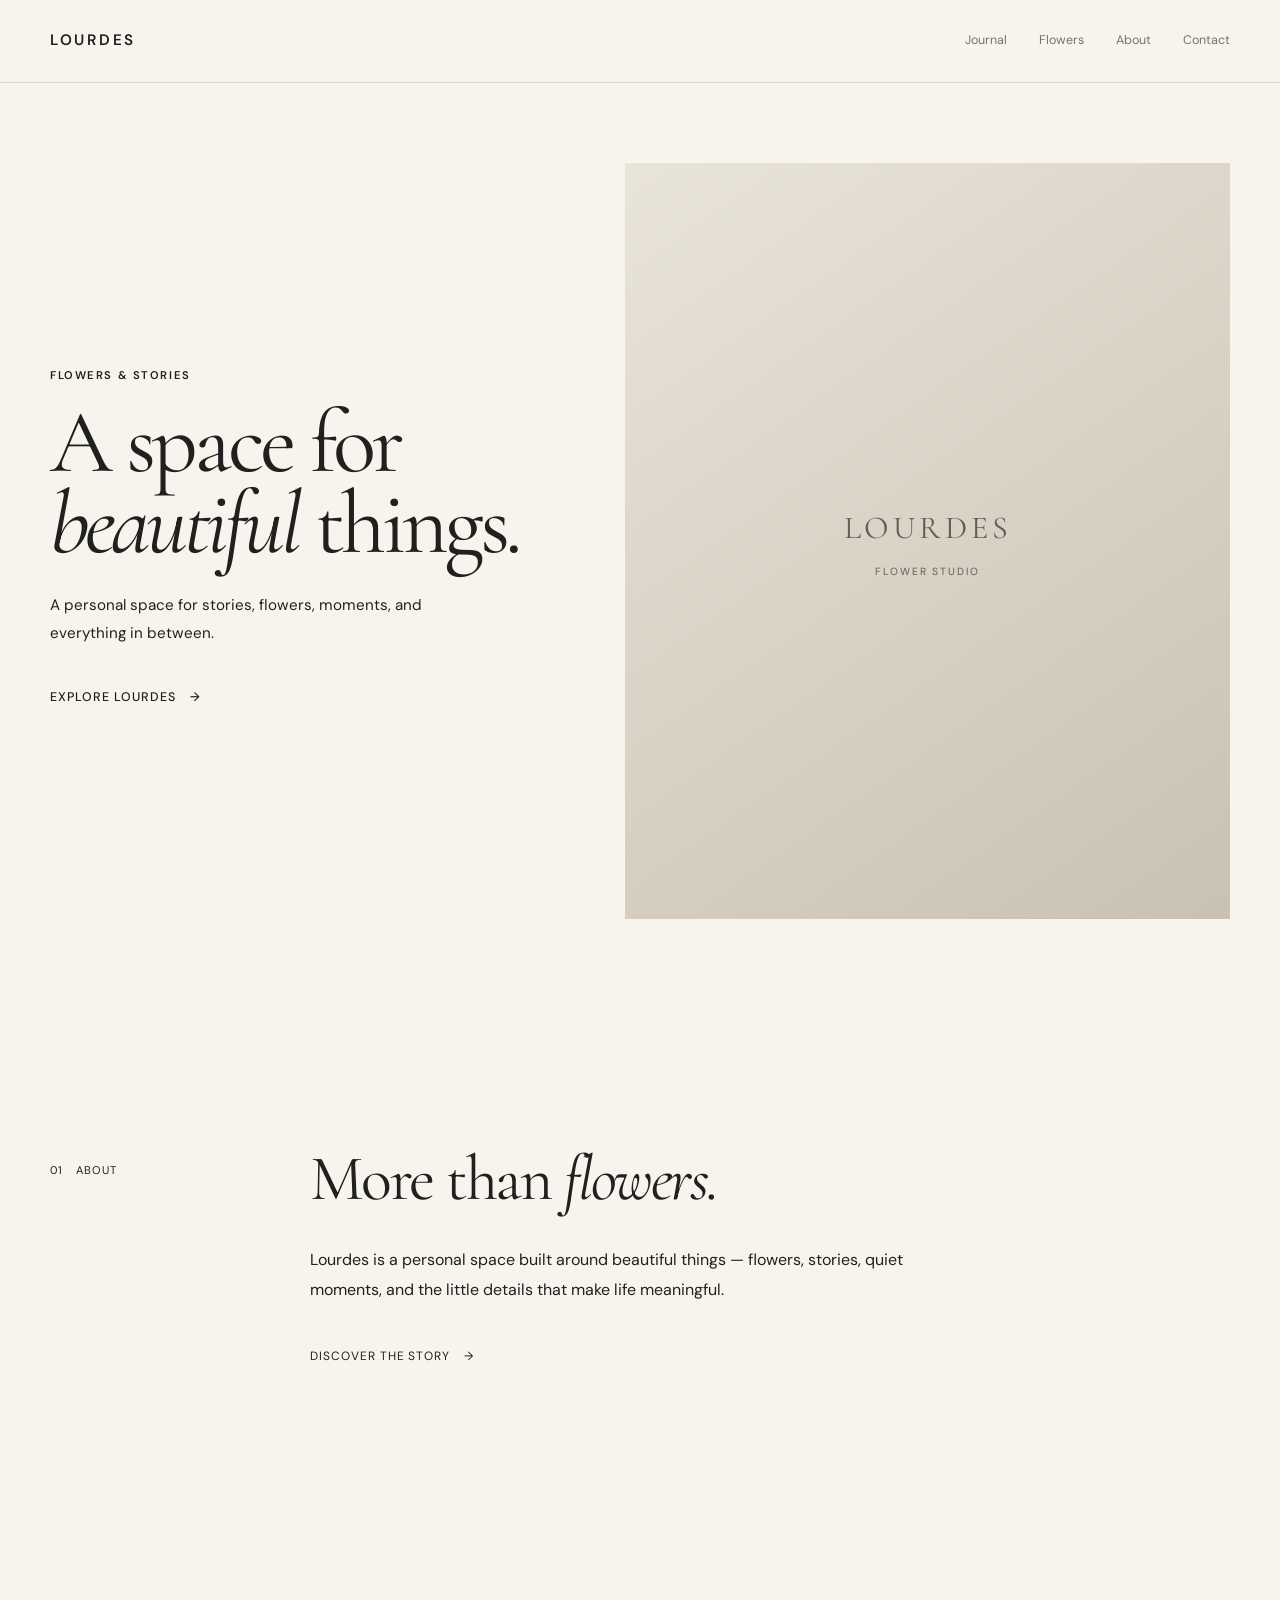
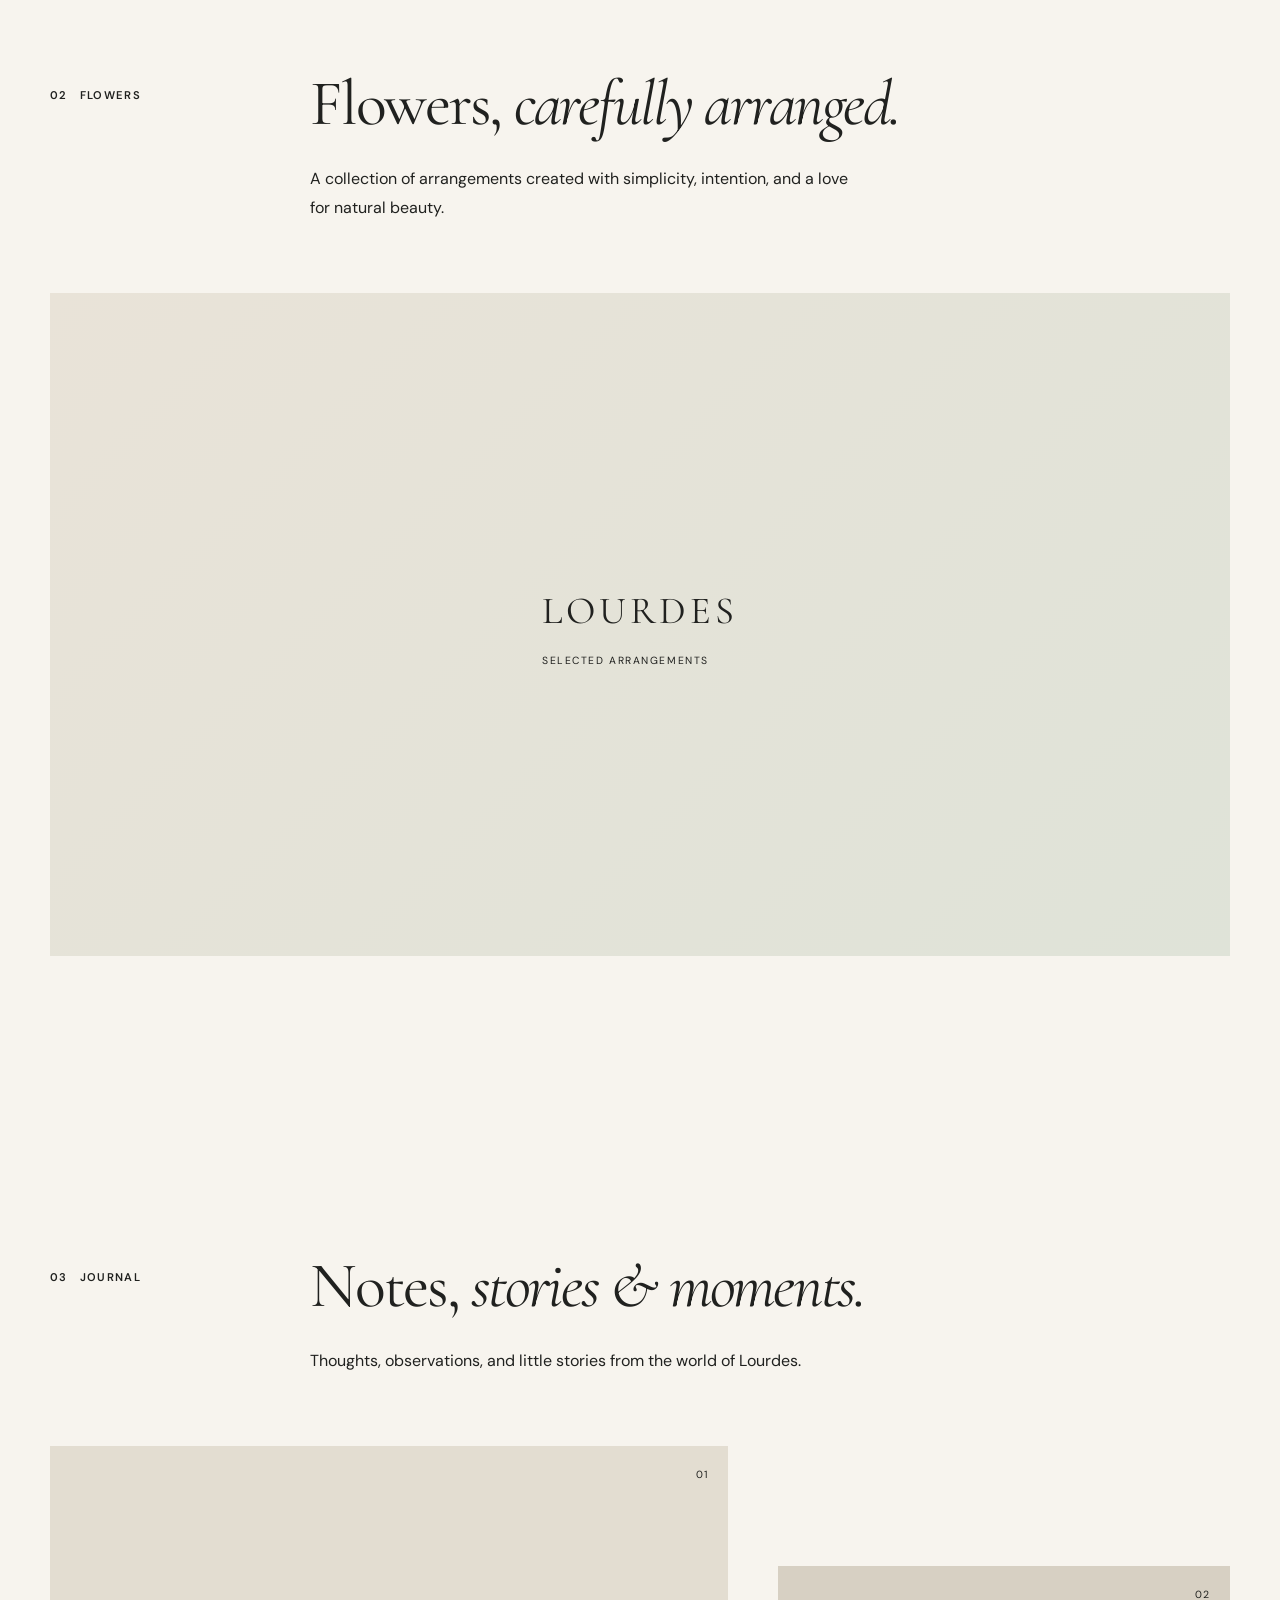
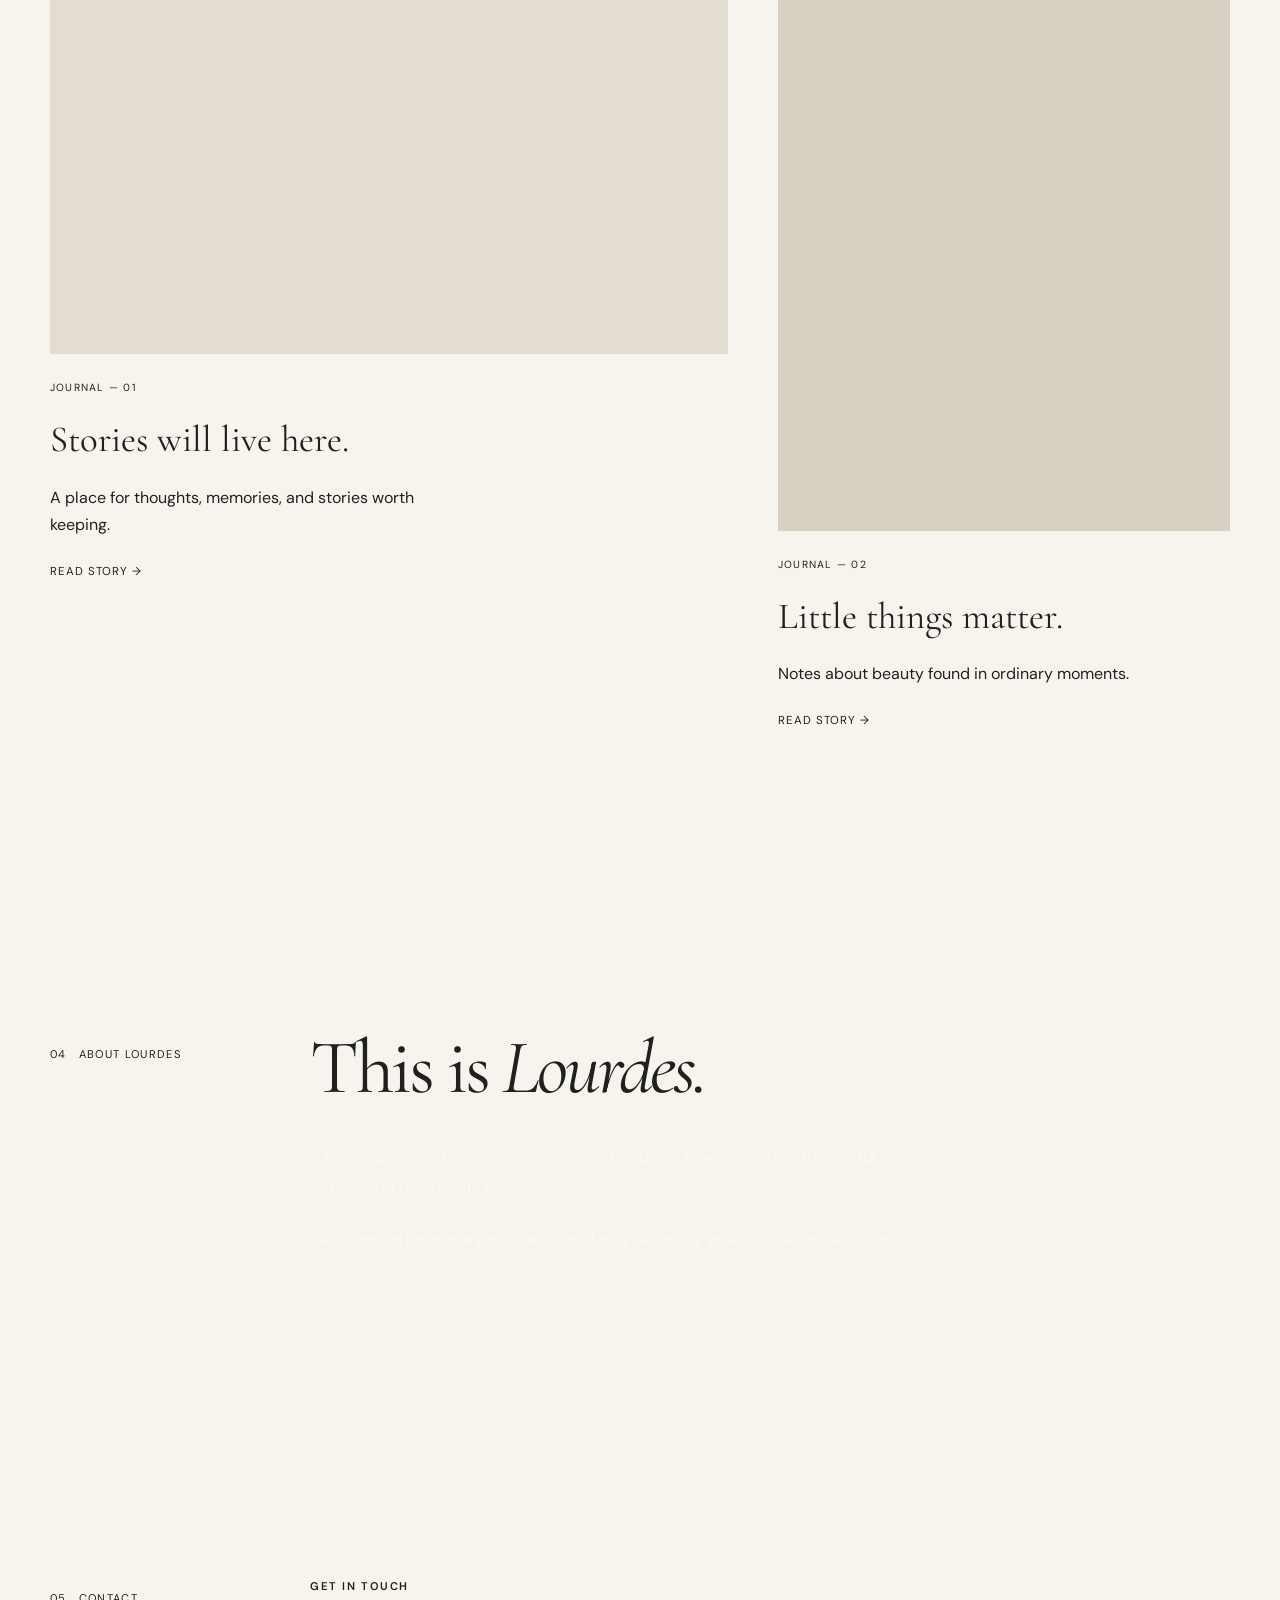
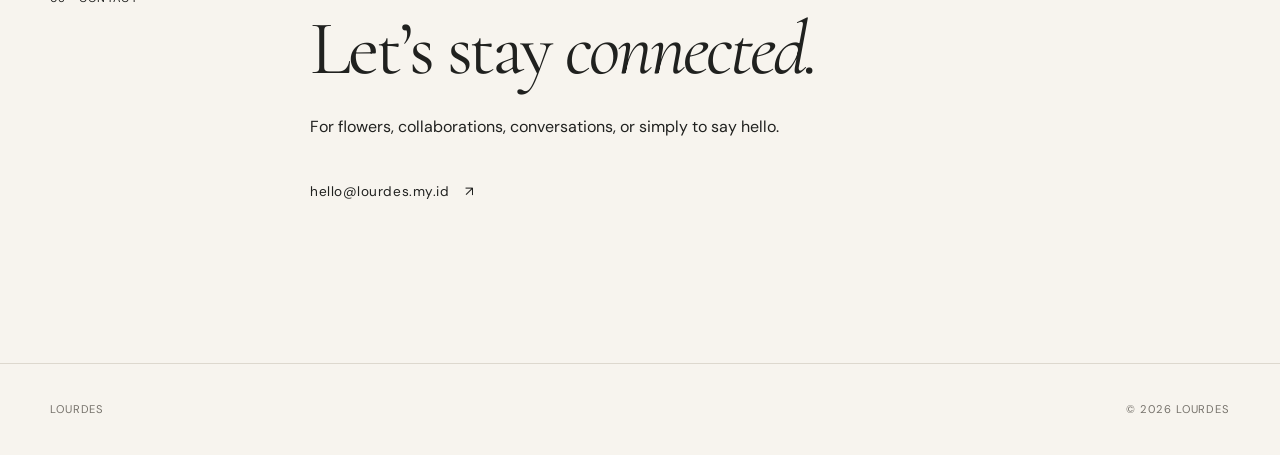
==== index.html @ 6600f7e2 "Initial Lourdes website" ====
<!DOCTYPE html>
<html lang="id">

<head>
    <meta charset="UTF-8">
    <meta name="viewport" content="width=device-width, initial-scale=1.0">

    <title>Lourdes — Flowers & Stories</title>

    <meta
        name="description"
        content="Lourdes — a personal space for flowers, stories, and beautiful moments."
    >

    <!-- Google Fonts -->
    <link rel="preconnect" href="https://fonts.googleapis.com">
    <link rel="preconnect" href="https://fonts.gstatic.com" crossorigin>

    <link
        href="https://fonts.googleapis.com/css2?family=Cormorant+Garamond:wght@400;500;600&family=DM+Sans:wght@400;500;600&display=swap"
        rel="stylesheet"
    >

    <link rel="stylesheet" href="style.css">
</head>


<body>

    <!-- =========================
         HEADER
    ========================== -->

    <header class="site-header">

        <div class="container header-inner">

            <a href="index.html" class="site-logo">
                LOURDES
            </a>

            <nav class="site-nav">

                <a href="#journal">
                    Journal
                </a>

                <a href="#flowers">
                    Flowers
                </a>

                <a href="#about">
                    About
                </a>

                <a href="#contact">
                    Contact
                </a>

            </nav>

        </div>

    </header>


    <main>

        <!-- =========================
             HERO
        ========================== -->

        <section class="hero" id="home">
    <div class="container hero-grid">

        <div class="hero-content">
            <p class="eyebrow">Flowers & Stories</p>

            <h1>
                A space for
                <em>beautiful</em>
                things.
            </h1>

            <p class="hero-description">
                A personal space for stories, flowers, moments,
                and everything in between.
            </p>

            <a href="#flowers" class="hero-link">
                Explore Lourdes
                <span>→</span>
            </a>
        </div>

        <div class="hero-image">
            <div class="hero-image-placeholder">
                <span>LOURDES</span>
                <small>Flower Studio</small>
            </div>
        </div>

    </div>
</section>


        <!-- =========================
             INTRO
        ========================== -->

        <section class="intro" id="about">
    <div class="container intro-grid">

        <div class="intro-label">
            <span>01</span>
            <p>About</p>
        </div>

        <div class="intro-content">
            <h2>
                More than
                <em>flowers.</em>
            </h2>

            <p>
                Lourdes is a personal space built around beautiful
                things — flowers, stories, quiet moments, and the
                little details that make life meaningful.
            </p>

            <a href="#about-lourdes" class="text-link">
                Discover the story
                <span>→</span>
            </a>
        </div>

    </div>
</section>


        <!-- =========================
             FLOWERS
        ========================== -->

        <section class="flowers" id="flowers">
    <div class="container">

        <div class="section-heading">
            <div class="section-label">
                <span>02</span>
                <p>Flowers</p>
            </div>

            <div class="section-title">
                <h2>
                    Flowers,
                    <em>carefully arranged.</em>
                </h2>

                <p>
                    A collection of arrangements created with
                    simplicity, intention, and a love for natural beauty.
                </p>
            </div>
        </div>

        <div class="flower-feature">
            <div class="flower-placeholder">
                <div>
                    <span>LOURDES</span>
                    <small>Selected arrangements</small>
                </div>
            </div>
        </div>

    </div>
</section>


        <!-- =========================
             JOURNAL
        ========================== -->

        <section class="journal" id="journal">
    <div class="container">

        <div class="section-heading">
            <div class="section-label">
                <span>03</span>
                <p>Journal</p>
            </div>

            <div class="section-title">
                <h2>
                    Notes,
                    <em>stories & moments.</em>
                </h2>

                <p>
                    Thoughts, observations, and little stories
                    from the world of Lourdes.
                </p>
            </div>
        </div>

        <div class="journal-grid">

            <article class="journal-card journal-card-large">
                <div class="journal-image">
                    <span>01</span>
                </div>

                <div class="journal-info">
                    <p class="journal-meta">Journal — 01</p>
                    <h3>Stories will live here.</h3>
                    <p>
                        A place for thoughts, memories,
                        and stories worth keeping.
                    </p>
                    <a href="#">Read story →</a>
                </div>
            </article>

            <article class="journal-card journal-card-small">
                <div class="journal-image">
                    <span>02</span>
                </div>

                <div class="journal-info">
                    <p class="journal-meta">Journal — 02</p>
                    <h3>Little things matter.</h3>
                    <p>
                        Notes about beauty found
                        in ordinary moments.
                    </p>
                    <a href="#">Read story →</a>
                </div>
            </article>

        </div>

    </div>
</section>


        <!-- =========================
             ABOUT
        ========================== -->

        <section class="about-lourdes" id="about-lourdes">
    <div class="container about-lourdes-grid">

        <div class="about-label">
            <span>04</span>
            <p>About Lourdes</p>
        </div>

        <div class="about-lourdes-content">
            <h2>
                This is
                <em>Lourdes.</em>
            </h2>

            <p>
                A personal space for someone who finds beauty
                in flowers, stories, thoughtful details, and
                meaningful moments.
            </p>

            <p>
                What begins here as a personal journal may
                someday grow into something more.
            </p>
        </div>

    </div>
</section>


        <!-- =========================
             CONTACT
        ========================== -->

        <section class="contact" id="contact">
    <div class="container contact-grid">

        <div class="contact-label">
            <span>05</span>
            <p>Contact</p>
        </div>

        <div class="contact-content">
            <p class="eyebrow">Get in touch</p>

            <h2>
                Let’s stay
                <em>connected.</em>
            </h2>

            <p>
                For flowers, collaborations, conversations,
                or simply to say hello.
            </p>

            <a href="mailto:hello@lourdes.my.id" class="contact-email">
                hello@lourdes.my.id
                <span>↗</span>
            </a>
        </div>

    </div>
</section>

    </main>


    <!-- =========================
         FOOTER
    ========================== -->

    <footer class="site-footer">

        <div class="container footer-inner">

            <p>
                LOURDES
            </p>

            <p>
                © 2026 Lourdes
            </p>

        </div>

    </footer>


    <script src="site.js"></script>

</body>

</html>
---- style.css ----
/* =========================
   LOURDES
   MODERN FLOWER STUDIO
========================= */


/* =========================
   DESIGN TOKENS
========================= */

:root {
    --color-bg: #f7f4ee;
    --color-surface: #fcfaf6;

    --color-text: #20211f;
    --color-muted: #77736c;

    --color-botanical: #68705d;
    --color-floral: #b88988;

    --color-border: #ddd8ce;

    --font-display: "Cormorant Garamond", serif;
    --font-body: "DM Sans", sans-serif;

    --container-width: 1180px;
}


/* =========================
   RESET
========================= */

* {
    margin: 0;
    padding: 0;
    box-sizing: border-box;
}

html {
    scroll-behavior: smooth;
}

body {
    background: var(--color-bg);
    color: var(--color-text);

    font-family: var(--font-body);
    font-size: 16px;
    line-height: 1.7;

    -webkit-font-smoothing: antialiased;
}

img {
    display: block;
    max-width: 100%;
}

a {
    color: inherit;
    text-decoration: none;
}


/* =========================
   GLOBAL
========================= */

.container {
    width: min(
        var(--container-width),
        calc(100% - 64px)
    );

    margin-inline: auto;
}

.eyebrow,
.section-label,
.journal-category {
    font-size: 0.7rem;
    font-weight: 600;
    letter-spacing: 0.14em;
    text-transform: uppercase;
}

.section-label {
    color: var(--color-muted);
}


/* =========================
   HEADER
========================= */

.site-header {
    position: sticky;
    top: 0;
    z-index: 1000;

    background: rgba(247, 244, 238, 0.88);

    backdrop-filter: blur(16px);
    -webkit-backdrop-filter: blur(16px);

    border-bottom: 1px solid var(--color-border);
}

.header-inner {
    min-height: 82px;

    display: flex;
    align-items: center;
    justify-content: space-between;
}

.site-logo {
    font-size: 0.95rem;
    font-weight: 600;
    letter-spacing: 0.18em;
}

.site-nav {
    display: flex;
    align-items: center;
    gap: 32px;
}

.site-nav a {
    position: relative;

    font-size: 0.78rem;
    color: var(--color-muted);

    transition:
        color 0.3s ease;
}

.site-nav a::after {
    content: "";

    position: absolute;
    left: 0;
    bottom: -5px;

    width: 100%;
    height: 1px;

    background: var(--color-text);

    transform: scaleX(0);
    transform-origin: right;

    transition:
        transform 0.3s ease;
}

.site-nav a:hover {
    color: var(--color-text);
}

.site-nav a:hover::after {
    transform: scaleX(1);
    transform-origin: left;
}


/* =========================
   HERO
========================= */

.hero {
    min-height: calc(100vh - 78px);
    display: flex;
    align-items: center;
    padding: 80px 0;
}

.hero-grid {
    display: grid;
    grid-template-columns: 0.9fr 1.1fr;
    align-items: center;
    gap: 80px;
}

.hero-content {
    max-width: 520px;
}

.hero h1 {
    margin: 18px 0 28px;
    font-family: var(--font-display);
    font-size: clamp(4rem, 7vw, 7rem);
    font-weight: 400;
    line-height: 0.9;
    letter-spacing: -0.045em;
}

.hero h1 em {
    font-style: italic;
}

.hero-description {
    max-width: 390px;
    margin-bottom: 35px;
    color: var(--text-soft);
    font-size: 0.95rem;
    line-height: 1.8;
}

.hero-link {
    display: inline-flex;
    align-items: center;
    gap: 14px;
    color: var(--text);
    font-size: 0.78rem;
    font-weight: 500;
    letter-spacing: 0.08em;
    text-transform: uppercase;
    border-bottom: 1px solid var(--border);
    padding-bottom: 8px;
    transition: gap 0.3s ease;
}

.hero-link:hover {
    gap: 22px;
}

.hero-image {
    width: 100%;
}

.hero-image-placeholder {
    aspect-ratio: 4 / 5;
    display: flex;
    flex-direction: column;
    align-items: center;
    justify-content: center;
    background:
        linear-gradient(
            145deg,
            #e9e4da 0%,
            #d9d2c5 50%,
            #c8c1b4 100%
        );
    color: rgba(32, 33, 31, 0.65);
    text-align: center;
}

.hero-image-placeholder span {
    font-family: var(--font-display);
    font-size: 2rem;
    letter-spacing: 0.12em;
}

.hero-image-placeholder small {
    margin-top: 8px;
    font-size: 0.65rem;
    letter-spacing: 0.18em;
    text-transform: uppercase;
}

.button {
    display: inline-flex;
    align-items: center;

    margin-top: 36px;
    padding: 14px 24px;

    background: var(--color-text);
    color: var(--color-bg);

    font-size: 0.75rem;
    font-weight: 500;
    letter-spacing: 0.08em;
    text-transform: uppercase;

    transition:
        transform 0.3s ease,
        background 0.3s ease;
}

.button:hover {
    background: var(--color-botanical);
    transform: translateY(-2px);
}


/* =========================
   INTRO
========================= */

.intro {
    padding: 150px 0;
}

.intro-grid {
    display: grid;
    grid-template-columns: 180px 1fr;
    gap: 80px;
}

.intro-label {
    display: flex;
    gap: 12px;
    padding-top: 12px;
    color: var(--text-soft);
    font-size: 0.7rem;
    letter-spacing: 0.12em;
    text-transform: uppercase;
}

.intro-label span {
    color: var(--accent-rose);
}

.intro-content {
    max-width: 760px;
}

.intro-content h2 {
    margin: 0 0 35px;
    font-family: var(--font-display);
    font-size: clamp(3rem, 5vw, 5.5rem);
    font-weight: 400;
    line-height: 0.95;
    letter-spacing: -0.035em;
}

.intro-content h2 em {
    font-style: italic;
}

.intro-content > p {
    max-width: 600px;
    margin-bottom: 35px;
    color: var(--text-soft);
    font-size: 1rem;
    line-height: 1.9;
}

.text-link {
    display: inline-flex;
    align-items: center;
    gap: 14px;
    padding-bottom: 8px;
    border-bottom: 1px solid var(--border);
    color: var(--text);
    font-size: 0.75rem;
    letter-spacing: 0.08em;
    text-transform: uppercase;
    transition: gap 0.3s ease;
}

.text-link:hover {
    gap: 22px;
}


/* =========================
   FLOWERS
========================= */

.flowers {
    padding: 150px 0;
}

.section-heading {
    display: grid;
    grid-template-columns: 180px 1fr;
    gap: 80px;
    margin-bottom: 70px;
}

.section-label {
    display: flex;
    gap: 12px;
    padding-top: 12px;
    color: var(--text-soft);
    font-size: 0.7rem;
    letter-spacing: 0.12em;
    text-transform: uppercase;
}

.section-label span {
    color: var(--accent-rose);
}

.section-title {
    max-width: 760px;
}

.section-title h2 {
    margin: 0 0 30px;
    font-family: var(--font-display);
    font-size: clamp(3rem, 5vw, 5.5rem);
    font-weight: 400;
    line-height: 0.95;
    letter-spacing: -0.035em;
}

.section-title h2 em {
    font-style: italic;
}

.section-title p {
    max-width: 540px;
    color: var(--text-soft);
    line-height: 1.8;
}

.flower-feature {
    width: 100%;
}

.flower-placeholder {
    aspect-ratio: 16 / 9;
    display: flex;
    align-items: flex-end;
    padding: 45px;
    background:
        linear-gradient(
            135deg,
            #e5dfd3 0%,
            #d5cec0 50%,
            #c3bbad 100%
        );
}

.flower-placeholder > div {
    display: flex;
    flex-direction: column;
    gap: 8px;
}

.flower-placeholder span {
    font-family: var(--font-display);
    font-size: 2.4rem;
    letter-spacing: 0.1em;
}

.flower-placeholder small {
    font-size: 0.65rem;
    letter-spacing: 0.15em;
    text-transform: uppercase;
}


/* =========================
   FLOWER PLACEHOLDER
========================= */

.flower-placeholder {
    min-height: 620px;

    display: flex;
    align-items: center;
    justify-content: center;

    background:
        linear-gradient(
            135deg,
            #e9e3d8,
            #dfe3d8
        );
}

.placeholder-content {
    text-align: center;
}

.placeholder-content span {
    display: block;

    margin-bottom: 12px;

    font-size: 0.7rem;
    font-weight: 600;
    letter-spacing: 0.18em;
}

.placeholder-content p {
    color: var(--color-muted);
    font-family: var(--font-display);
    font-size: 1.5rem;
}


/* =========================
   JOURNAL
========================= */

.journal {
    padding: 150px 0;
}

.journal-grid {
    display: grid;
    grid-template-columns: 1.2fr 0.8fr;
    gap: 50px;
    align-items: start;
}

.journal-card {
    display: flex;
    flex-direction: column;
}

.journal-card-small {
    margin-top: 120px;
}

.journal-image {
    aspect-ratio: 4 / 3;
    display: flex;
    align-items: flex-start;
    justify-content: flex-end;
    padding: 20px;
    background: #e3ddd1;
}

.journal-card-small .journal-image {
    aspect-ratio: 4 / 5;
    background: #d7d0c3;
}

.journal-image span {
    font-size: 0.65rem;
    letter-spacing: 0.12em;
    color: var(--text-soft);
}

.journal-info {
    padding-top: 25px;
}

.journal-meta {
    margin-bottom: 12px;
    color: var(--accent-rose);
    font-size: 0.65rem;
    letter-spacing: 0.12em;
    text-transform: uppercase;
}

.journal-info h3 {
    margin-bottom: 12px;
    font-family: var(--font-display);
    font-size: 2.3rem;
    font-weight: 400;
}

.journal-info > p:not(.journal-meta) {
    max-width: 400px;
    margin-bottom: 18px;
    color: var(--text-soft);
    line-height: 1.7;
}

.journal-info a {
    font-size: 0.72rem;
    letter-spacing: 0.08em;
    text-transform: uppercase;
    border-bottom: 1px solid var(--border);
    padding-bottom: 6px;
}


/* =========================
   ABOUT LOURDES
========================= */

.about-lourdes {
    padding: 150px 0;
    background: var(--accent-olive);
    color: var(--surface);
}

.about-lourdes-grid {
    display: grid;
    grid-template-columns: 180px 1fr;
    gap: 80px;
}

.about-label {
    display: flex;
    gap: 12px;
    padding-top: 12px;
    font-size: 0.7rem;
    letter-spacing: 0.12em;
    text-transform: uppercase;
}

.about-label span {
    color: var(--accent-rose);
}

.about-lourdes-content {
    max-width: 760px;
}

.about-lourdes-content h2 {
    margin: 0 0 40px;
    font-family: var(--font-display);
    font-size: clamp(3.5rem, 6vw, 6rem);
    font-weight: 400;
    line-height: 0.9;
    letter-spacing: -0.04em;
}

.about-lourdes-content h2 em {
    font-style: italic;
}

.about-lourdes-content p {
    max-width: 600px;
    margin-bottom: 22px;
    color: rgba(252, 250, 246, 0.72);
    line-height: 1.9;
}


/* =========================
   CONTACT
========================= */

/* =========================
   CONTACT
========================= */

.contact {
    padding: 150px 0;
}

.contact-grid {
    display: grid;
    grid-template-columns: 180px 1fr;
    gap: 80px;
}

.contact-label {
    display: flex;
    gap: 12px;
    padding-top: 12px;
    color: var(--text-soft);
    font-size: 0.7rem;
    letter-spacing: 0.12em;
    text-transform: uppercase;
}

.contact-label span {
    color: var(--accent-rose);
}

.contact-content {
    max-width: 760px;
}

.contact-content h2 {
    margin: 18px 0 30px;
    font-family: var(--font-display);
    font-size: clamp(3.5rem, 6vw, 6rem);
    font-weight: 400;
    line-height: 0.9;
    letter-spacing: -0.04em;
}

.contact-content h2 em {
    font-style: italic;
}

.contact-content > p:not(.eyebrow) {
    max-width: 500px;
    margin-bottom: 35px;
    color: var(--text-soft);
    line-height: 1.8;
}

.contact-email {
    display: inline-flex;
    align-items: center;
    gap: 16px;
    padding-bottom: 10px;
    border-bottom: 1px solid var(--border);
    font-size: 0.85rem;
    letter-spacing: 0.04em;
}

.contact-email span {
    transition: transform 0.3s ease;
}

.contact-email:hover span {
    transform: translate(4px, -4px);
}


/* =========================
   FOOTER
========================= */

.site-footer {
    padding: 36px 0;

    border-top: 1px solid var(--color-border);
}

.footer-inner {
    display: flex;
    justify-content: space-between;
    align-items: center;

    color: var(--color-muted);

    font-size: 0.7rem;
    letter-spacing: 0.08em;
    text-transform: uppercase;
}


/* =========================
   MOBILE
========================= */

@media (max-width: 800px) {

    .contact {
    padding: 100px 0;
}

.contact-grid {
    grid-template-columns: 1fr;
    gap: 30px;
}

.contact-content h2 {
    font-size: 3.5rem;
}

    .about-lourdes {
    padding: 100px 0;
}

.about-lourdes-grid {
    grid-template-columns: 1fr;
    gap: 30px;
}

    .journal {
    padding: 100px 0;
}

.journal-grid {
    grid-template-columns: 1fr;
    gap: 70px;
}

.journal-card-small {
    margin-top: 0;
}

.journal-card-small .journal-image {
    aspect-ratio: 4 / 3;
}

    .flowers {
    padding: 100px 0;
}

.section-heading {
    grid-template-columns: 1fr;
    gap: 30px;
}

.flower-placeholder {
    aspect-ratio: 4 / 5;
    padding: 30px;
}

    .intro {
    padding: 100px 0;
}

.intro-grid {
    grid-template-columns: 1fr;
    gap: 30px;
}

.intro-content h2 {
    font-size: 3.5rem;
}

    .hero {
    padding: 60px 0;
}

.hero-grid {
    grid-template-columns: 1fr;
    gap: 50px;
}

.hero-content {
    max-width: 100%;
}

.hero-image {
    max-width: 520px;
    margin: 0 auto;
}

    .container {
        width: min(
            100% - 32px,
            var(--container-width)
        );
    }

    .header-inner {
        min-height: 70px;
    }

    .site-nav {
        gap: 16px;
    }

    .site-nav a {
        font-size: 0.68rem;
    }

    .hero {
        min-height: calc(100vh - 70px);
    }

    .hero-inner {
        padding: 90px 0;
    }

    .hero h1 {
        font-size: clamp(4rem, 18vw, 6rem);
    }

    .intro,
    .flowers,
    .journal,
    .about {
        padding: 100px 0;
    }

    .intro-grid,
    .about-grid {
        grid-template-columns: 1fr;
        gap: 40px;
    }

    .flower-placeholder {
        min-height: 420px;
    }

    .journal-grid {
        grid-template-columns: 1fr;
    }

    .journal-card {
        min-height: 320px;
        padding: 32px;
    }

    .contact {
        padding: 110px 0;
    }

    .footer-inner {
        flex-direction: column;
        align-items: flex-start;
        gap: 10px;
    }

}


/* =========================
   SMALL MOBILE
========================= */

@media (max-width: 500px) {

    .site-nav {
        gap: 12px;
    }

    .site-nav a {
        font-size: 0.62rem;
    }

    .hero h1 {
        font-size: 4rem;
    }

    .intro h2,
    .section-heading h2,
    .about h2,
    .contact h2 {
        font-size: 3.2rem;
    }

}
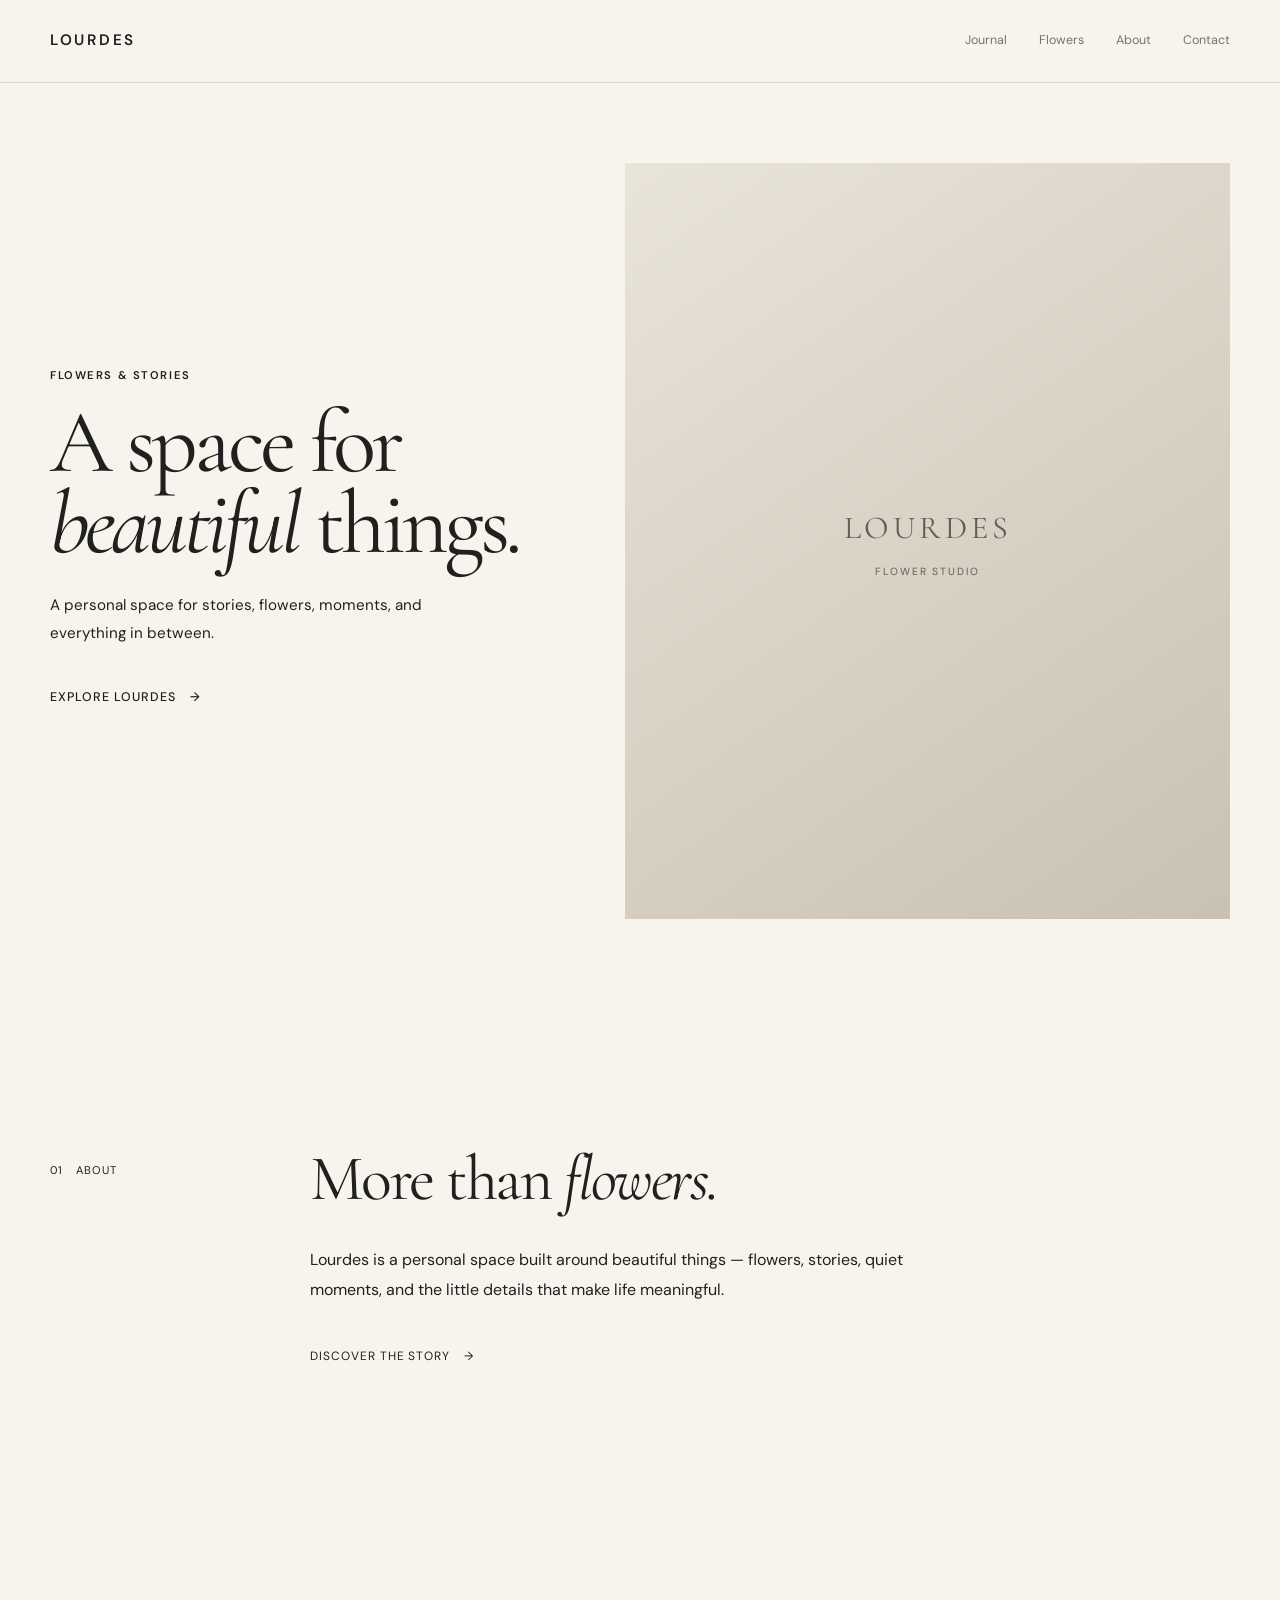
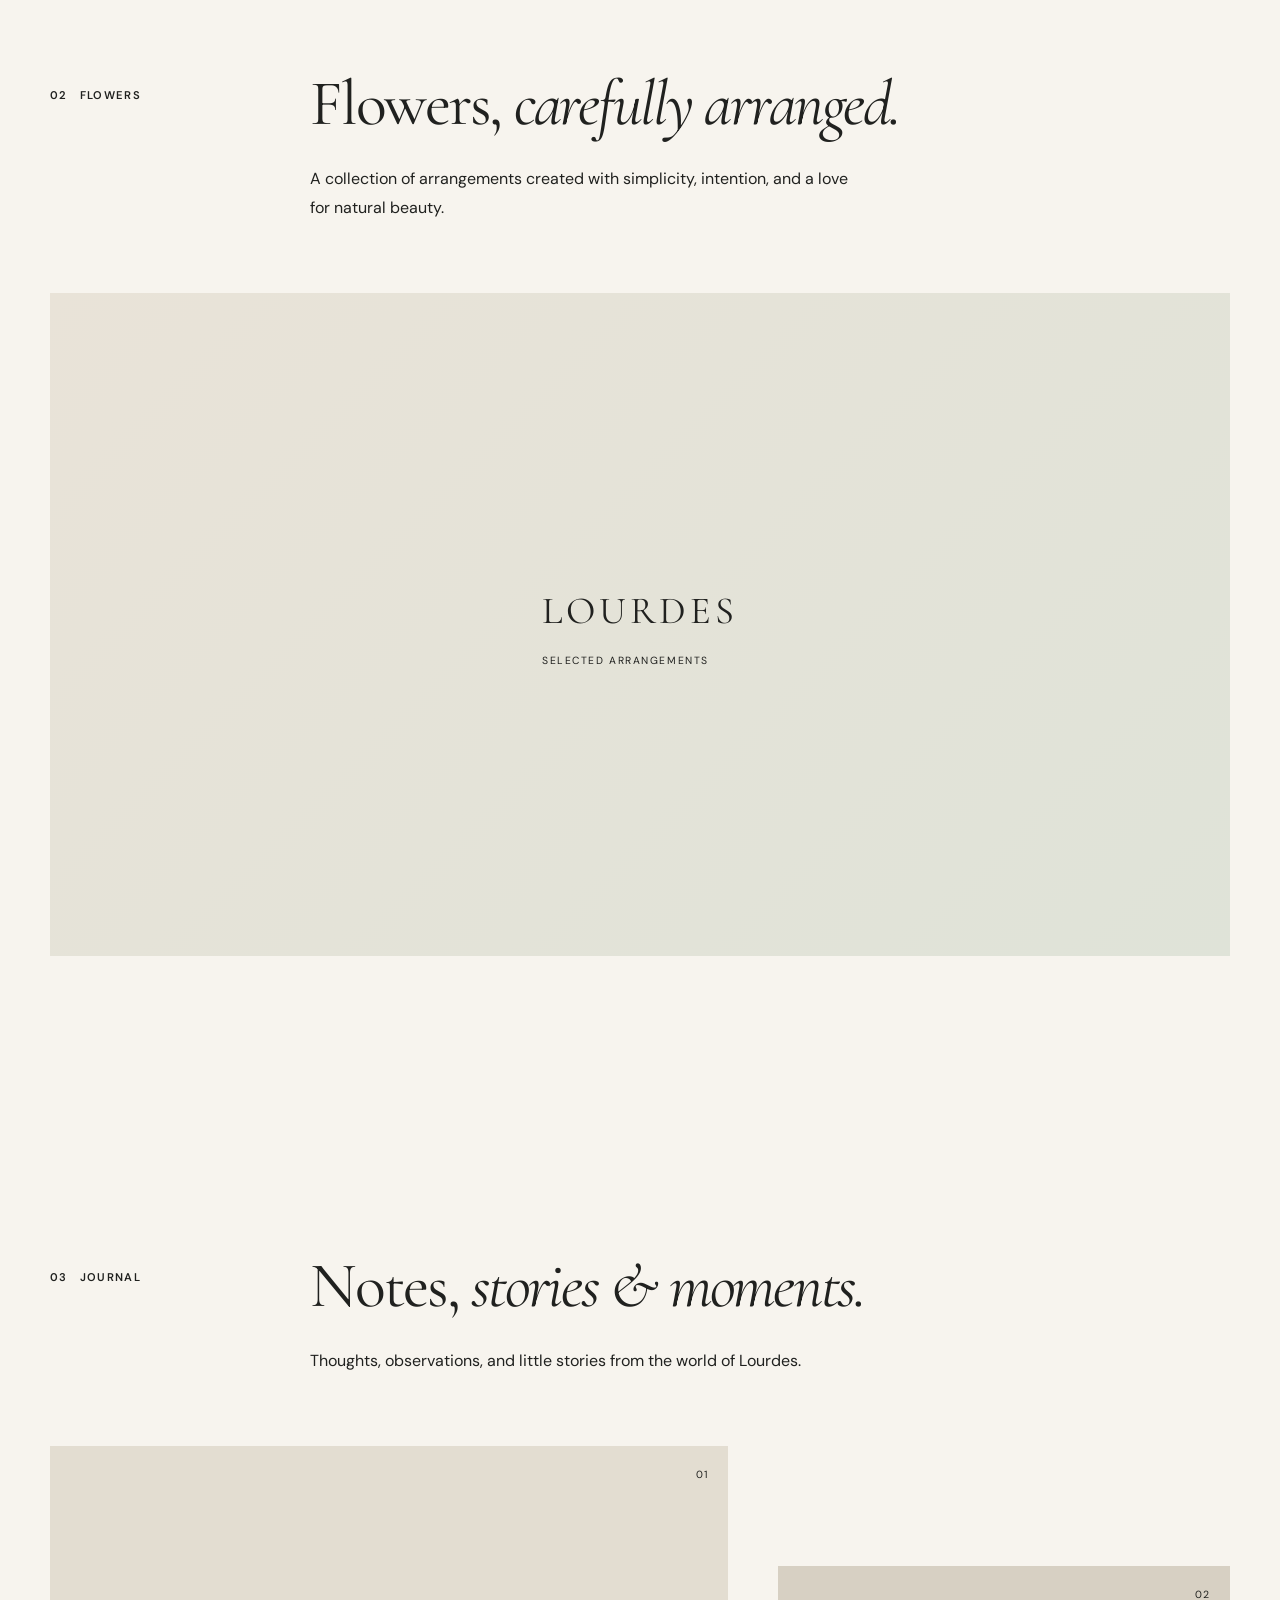
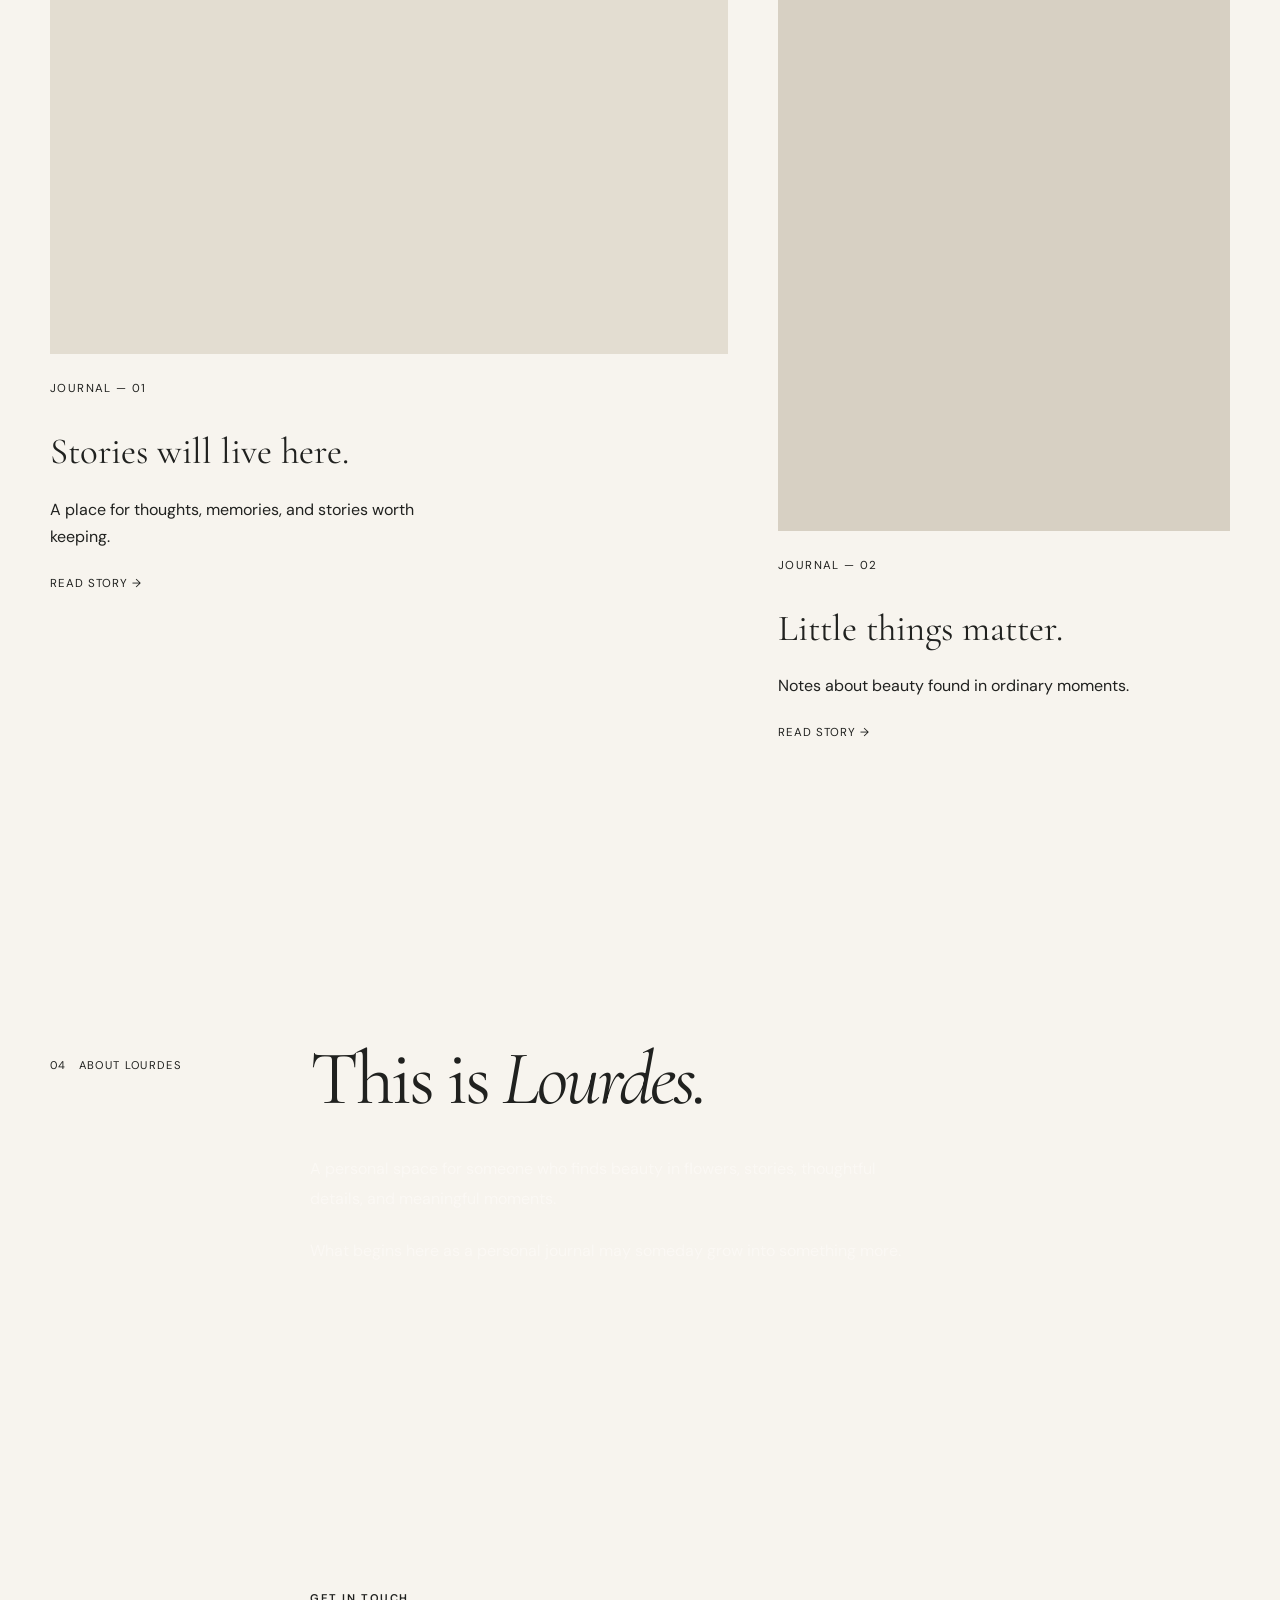
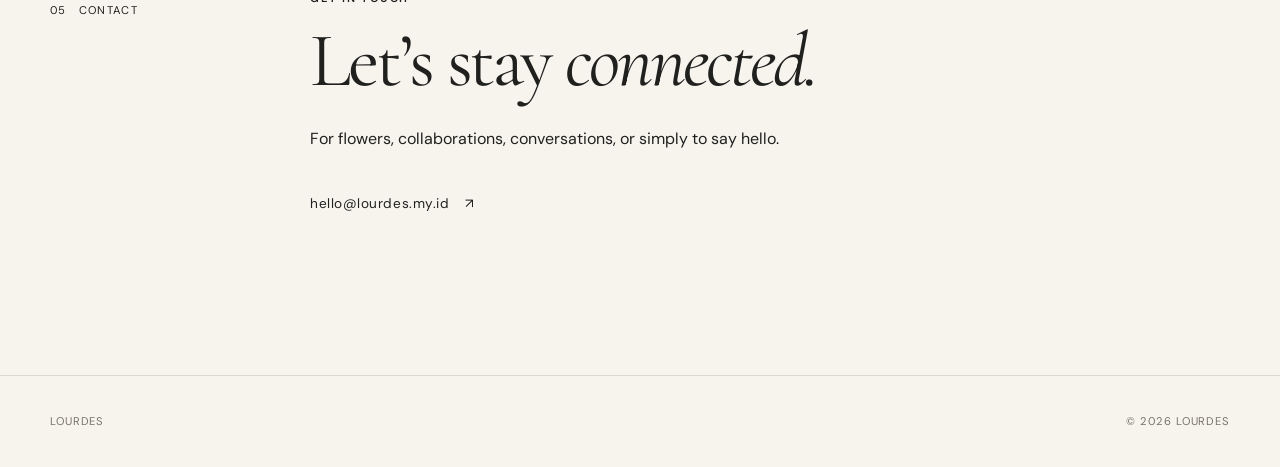
==== commit 9a00e255: "Build Lourdes website pages and SEO" ====
--- a/index.html
+++ b/index.html
@@ -9,7 +9,45 @@
 
     <meta
         name="description"
-        content="Lourdes — a personal space for flowers, stories, and beautiful moments."
+        content="Lourdes is a quiet space for flowers, stories, beautiful details, and meaningful moments."
+    >
+
+    <meta
+        name="robots"
+        content="index, follow"
+    >
+
+    <meta
+        name="theme-color"
+        content="#F7F4EE"
+    >
+
+    <link
+        rel="canonical"
+        href="https://lourdes.my.id/"
+    >
+
+    <!-- Open Graph -->
+    <meta property="og:type" content="website">
+
+    <meta
+        property="og:title"
+        content="Lourdes — Flowers & Stories"
+    >
+
+    <meta
+        property="og:description"
+        content="A quiet space for flowers, stories, beautiful details, and meaningful moments."
+    >
+
+    <meta
+        property="og:url"
+        content="https://lourdes.my.id/"
+    >
+
+    <meta
+        property="og:site_name"
+        content="Lourdes"
     >
 
     <!-- Google Fonts -->
@@ -41,23 +79,23 @@
 
             <nav class="site-nav">
 
-                <a href="#journal">
-                    Journal
-                </a>
-
-                <a href="#flowers">
-                    Flowers
-                </a>
-
-                <a href="#about">
-                    About
-                </a>
-
-                <a href="#contact">
-                    Contact
-                </a>
-
-            </nav>
+    <a href="pages/journal.html">
+        Journal
+    </a>
+
+    <a href="pages/flowers.html">
+        Flowers
+    </a>
+
+    <a href="pages/about.html">
+        About
+    </a>
+
+    <a href="pages/contact.html">
+        Contact
+    </a>
+
+</nav>
 
         </div>
 
--- a/style.css
+++ b/style.css
@@ -903,4 +903,564 @@
         font-size: 3.2rem;
     }
 
+}
+
+/* =========================
+   ABOUT PAGE
+========================= */
+
+.page-hero {
+    padding: 150px 0 110px;
+    border-bottom: 1px solid var(--border);
+}
+
+.page-hero .eyebrow {
+    margin-bottom: 24px;
+}
+
+.page-hero h1 {
+    max-width: 760px;
+    margin: 0 0 28px;
+    font-family: "Cormorant Garamond", serif;
+    font-size: clamp(3.5rem, 7vw, 6.5rem);
+    font-weight: 400;
+    line-height: 0.95;
+    letter-spacing: -0.03em;
+}
+
+.page-hero h1 em {
+    font-style: italic;
+}
+
+.page-hero-description {
+    max-width: 560px;
+    margin: 0;
+    color: var(--text-muted);
+    font-size: 1rem;
+    line-height: 1.8;
+}
+
+
+/* ABOUT STORY */
+
+.about-story {
+    padding: 120px 0;
+}
+
+.about-story-grid {
+    display: grid;
+    grid-template-columns: 180px 1fr;
+    gap: 80px;
+}
+
+.about-story-content {
+    max-width: 720px;
+}
+
+.about-story-content h2,
+.about-philosophy h2,
+.about-future-content h2,
+.about-closing h2 {
+    margin: 0 0 40px;
+    font-family: "Cormorant Garamond", serif;
+    font-size: clamp(2.8rem, 5vw, 5rem);
+    font-weight: 400;
+    line-height: 1;
+    letter-spacing: -0.025em;
+}
+
+.about-story-content h2 em,
+.about-philosophy h2 em,
+.about-future-content h2 em,
+.about-closing h2 em {
+    font-style: italic;
+}
+
+.about-story-content p,
+.about-future-content p {
+    max-width: 650px;
+    margin: 0 0 22px;
+    color: var(--text-muted);
+    font-size: 1rem;
+    line-height: 1.9;
+}
+
+
+/* PHILOSOPHY */
+
+.about-philosophy {
+    padding: 140px 0;
+    background: var(--surface);
+}
+
+.about-philosophy .eyebrow {
+    margin-bottom: 28px;
+}
+
+.about-philosophy h2 {
+    max-width: 850px;
+}
+
+.about-philosophy > .container > p:not(.eyebrow) {
+    max-width: 650px;
+    margin: 0 0 22px;
+    color: var(--text-muted);
+    line-height: 1.9;
+}
+
+
+/* FUTURE */
+
+.about-future {
+    padding: 120px 0;
+}
+
+.about-future-grid {
+    display: grid;
+    grid-template-columns: 180px 1fr;
+    gap: 80px;
+}
+
+.about-future-content {
+    max-width: 720px;
+}
+
+
+/* CLOSING */
+
+.about-closing {
+    padding: 150px 0;
+    border-top: 1px solid var(--border);
+    text-align: center;
+}
+
+.about-closing h2 {
+    max-width: 800px;
+    margin: 0 auto 40px;
+}
+
+.about-closing .text-link {
+    display: inline-flex;
+}
+
+
+/* ABOUT MOBILE */
+
+@media (max-width: 800px) {
+
+    .page-hero {
+        padding: 110px 0 80px;
+    }
+
+    .page-hero h1 {
+        font-size: clamp(3rem, 15vw, 5rem);
+    }
+
+    .about-story,
+    .about-future {
+        padding: 90px 0;
+    }
+
+    .about-story-grid,
+    .about-future-grid {
+        grid-template-columns: 1fr;
+        gap: 45px;
+    }
+
+    .about-story-content h2,
+    .about-philosophy h2,
+    .about-future-content h2,
+    .about-closing h2 {
+        font-size: clamp(2.8rem, 13vw, 4rem);
+    }
+
+    .about-philosophy {
+        padding: 100px 0;
+    }
+
+    .about-closing {
+        padding: 110px 0;
+    }
+
+}
+
+/* =========================
+   FLOWERS PAGE
+========================= */
+
+.flowers-hero {
+    padding-bottom: 120px;
+}
+
+
+/* INTRO */
+
+.flowers-intro {
+    padding: 120px 0;
+    border-bottom: 1px solid var(--border);
+}
+
+.flowers-intro-grid {
+    display: grid;
+    grid-template-columns: 180px 1fr;
+    gap: 80px;
+}
+
+.flowers-intro-content {
+    max-width: 720px;
+}
+
+.flowers-intro-content h2,
+.flower-feature-info h2,
+.flowers-closing h2 {
+    margin: 0 0 40px;
+    font-family: "Cormorant Garamond", serif;
+    font-size: clamp(2.8rem, 5vw, 5rem);
+    font-weight: 400;
+    line-height: 1;
+    letter-spacing: -0.025em;
+}
+
+.flowers-intro-content h2 em,
+.flower-feature-info h2 em,
+.flowers-closing h2 em {
+    font-style: italic;
+}
+
+.flowers-intro-content p {
+    max-width: 650px;
+    margin: 0 0 22px;
+    color: var(--text-muted);
+    line-height: 1.9;
+}
+
+
+/* FEATURE */
+
+.flower-feature-page {
+    padding: 120px 0;
+}
+
+.flower-feature-image {
+    width: 100%;
+    margin-bottom: 55px;
+}
+
+.flower-feature-image .flower-placeholder {
+    min-height: 620px;
+}
+
+.flower-feature-info {
+    max-width: 680px;
+    margin-left: auto;
+}
+
+.flower-feature-info .eyebrow {
+    margin-bottom: 25px;
+}
+
+.flower-feature-info p:last-child {
+    max-width: 560px;
+    margin: 0;
+    color: var(--text-muted);
+    line-height: 1.9;
+}
+
+
+/* FLOWER NOTES */
+
+.flower-notes {
+    padding: 120px 0;
+    background: var(--surface);
+}
+
+.flower-notes-grid {
+    display: grid;
+    grid-template-columns: repeat(3, 1fr);
+    gap: 1px;
+    margin-top: 80px;
+    border-top: 1px solid var(--border);
+    border-bottom: 1px solid var(--border);
+}
+
+.flower-note {
+    min-height: 280px;
+    padding: 45px 35px;
+    border-right: 1px solid var(--border);
+}
+
+.flower-note:last-child {
+    border-right: none;
+}
+
+.flower-note-number {
+    margin-bottom: 55px;
+    color: var(--text-muted);
+    font-size: 0.75rem;
+}
+
+.flower-note h3 {
+    margin: 0 0 18px;
+    font-family: "Cormorant Garamond", serif;
+    font-size: 2.2rem;
+    font-weight: 500;
+}
+
+.flower-note p {
+    max-width: 300px;
+    margin: 0;
+    color: var(--text-muted);
+    font-size: 0.9rem;
+    line-height: 1.8;
+}
+
+
+/* CLOSING */
+
+.flowers-closing {
+    padding: 150px 0;
+    text-align: center;
+}
+
+.flowers-closing h2 {
+    max-width: 850px;
+    margin: 0 auto 40px;
+}
+
+.flowers-closing .text-link {
+    display: inline-flex;
+}
+
+
+/* FLOWERS MOBILE */
+
+@media (max-width: 800px) {
+
+    .flowers-intro,
+    .flower-feature-page,
+    .flower-notes {
+        padding: 90px 0;
+    }
+
+    .flowers-intro-grid {
+        grid-template-columns: 1fr;
+        gap: 45px;
+    }
+
+    .flower-feature-image .flower-placeholder {
+        min-height: 430px;
+    }
+
+    .flower-feature-info {
+        margin-left: 0;
+    }
+
+    .flower-notes-grid {
+        grid-template-columns: 1fr;
+        margin-top: 55px;
+    }
+
+    .flower-note {
+        min-height: auto;
+        padding: 35px 25px;
+        border-right: none;
+        border-bottom: 1px solid var(--border);
+    }
+
+    .flower-note:last-child {
+        border-bottom: none;
+    }
+
+    .flower-note-number {
+        margin-bottom: 35px;
+    }
+
+    .flowers-closing {
+        padding: 110px 0;
+    }
+
+}
+
+/* =========================
+   JOURNAL PAGE
+========================= */
+
+.journal-featured {
+    padding: 120px 0;
+}
+
+.journal-featured-image {
+    width: 100%;
+    margin-bottom: 60px;
+}
+
+.journal-placeholder {
+    min-height: 620px;
+    display: flex;
+    align-items: flex-end;
+    justify-content: flex-end;
+    padding: 40px;
+    background: var(--surface);
+    border: 1px solid var(--border);
+}
+
+.journal-placeholder span {
+    font-family: "Cormorant Garamond", serif;
+    font-size: 5rem;
+    line-height: 1;
+    color: var(--text-muted);
+}
+
+.journal-featured-content {
+    max-width: 720px;
+    margin-left: auto;
+}
+
+.journal-meta {
+    margin: 0 0 22px;
+    color: var(--text-muted);
+    font-size: 0.72rem;
+    letter-spacing: 0.12em;
+    text-transform: uppercase;
+}
+
+.journal-featured-content h2 {
+    margin: 0 0 35px;
+    font-family: "Cormorant Garamond", serif;
+    font-size: clamp(3rem, 5vw, 5rem);
+    font-weight: 400;
+    line-height: 1;
+    letter-spacing: -0.025em;
+}
+
+.journal-featured-content h2 em {
+    font-style: italic;
+}
+
+.journal-featured-content > p:not(.journal-meta) {
+    max-width: 620px;
+    margin: 0 0 22px;
+    color: var(--text-muted);
+    line-height: 1.9;
+}
+
+.journal-featured-content .text-link {
+    margin-top: 18px;
+}
+
+
+/* STORIES */
+
+.journal-stories {
+    padding: 120px 0;
+    background: var(--surface);
+}
+
+.journal-list {
+    margin-top: 80px;
+    border-top: 1px solid var(--border);
+}
+
+.journal-item {
+    display: grid;
+    grid-template-columns: 280px 1fr;
+    gap: 60px;
+    padding: 55px 0;
+    border-bottom: 1px solid var(--border);
+}
+
+.journal-item-image {
+    min-height: 220px;
+    display: flex;
+    align-items: flex-end;
+    justify-content: flex-end;
+    padding: 25px;
+    background: var(--background);
+    border: 1px solid var(--border);
+}
+
+.journal-item-image span {
+    font-family: "Cormorant Garamond", serif;
+    font-size: 3rem;
+    color: var(--text-muted);
+}
+
+.journal-item-content {
+    max-width: 650px;
+}
+
+.journal-item-content h3 {
+    margin: 0 0 20px;
+    font-family: "Cormorant Garamond", serif;
+    font-size: clamp(2rem, 3vw, 3rem);
+    font-weight: 400;
+    line-height: 1.05;
+}
+
+.journal-item-content > p:not(.journal-meta) {
+    max-width: 560px;
+    margin: 0 0 25px;
+    color: var(--text-muted);
+    line-height: 1.8;
+}
+
+
+/* CLOSING */
+
+.journal-closing {
+    padding: 150px 0;
+    text-align: center;
+}
+
+.journal-closing h2 {
+    max-width: 850px;
+    margin: 0 auto;
+    font-family: "Cormorant Garamond", serif;
+    font-size: clamp(3rem, 5vw, 5rem);
+    font-weight: 400;
+    line-height: 1;
+    letter-spacing: -0.025em;
+}
+
+.journal-closing h2 em {
+    font-style: italic;
+}
+
+
+/* JOURNAL MOBILE */
+
+@media (max-width: 800px) {
+
+    .journal-featured,
+    .journal-stories {
+        padding: 90px 0;
+    }
+
+    .journal-placeholder {
+        min-height: 420px;
+        padding: 25px;
+    }
+
+    .journal-placeholder span {
+        font-size: 4rem;
+    }
+
+    .journal-featured-content {
+        margin-left: 0;
+    }
+
+    .journal-item {
+        grid-template-columns: 1fr;
+        gap: 35px;
+        padding: 40px 0;
+    }
+
+    .journal-item-image {
+        min-height: 250px;
+    }
+
+    .journal-closing {
+        padding: 110px 0;
+    }
+
 }
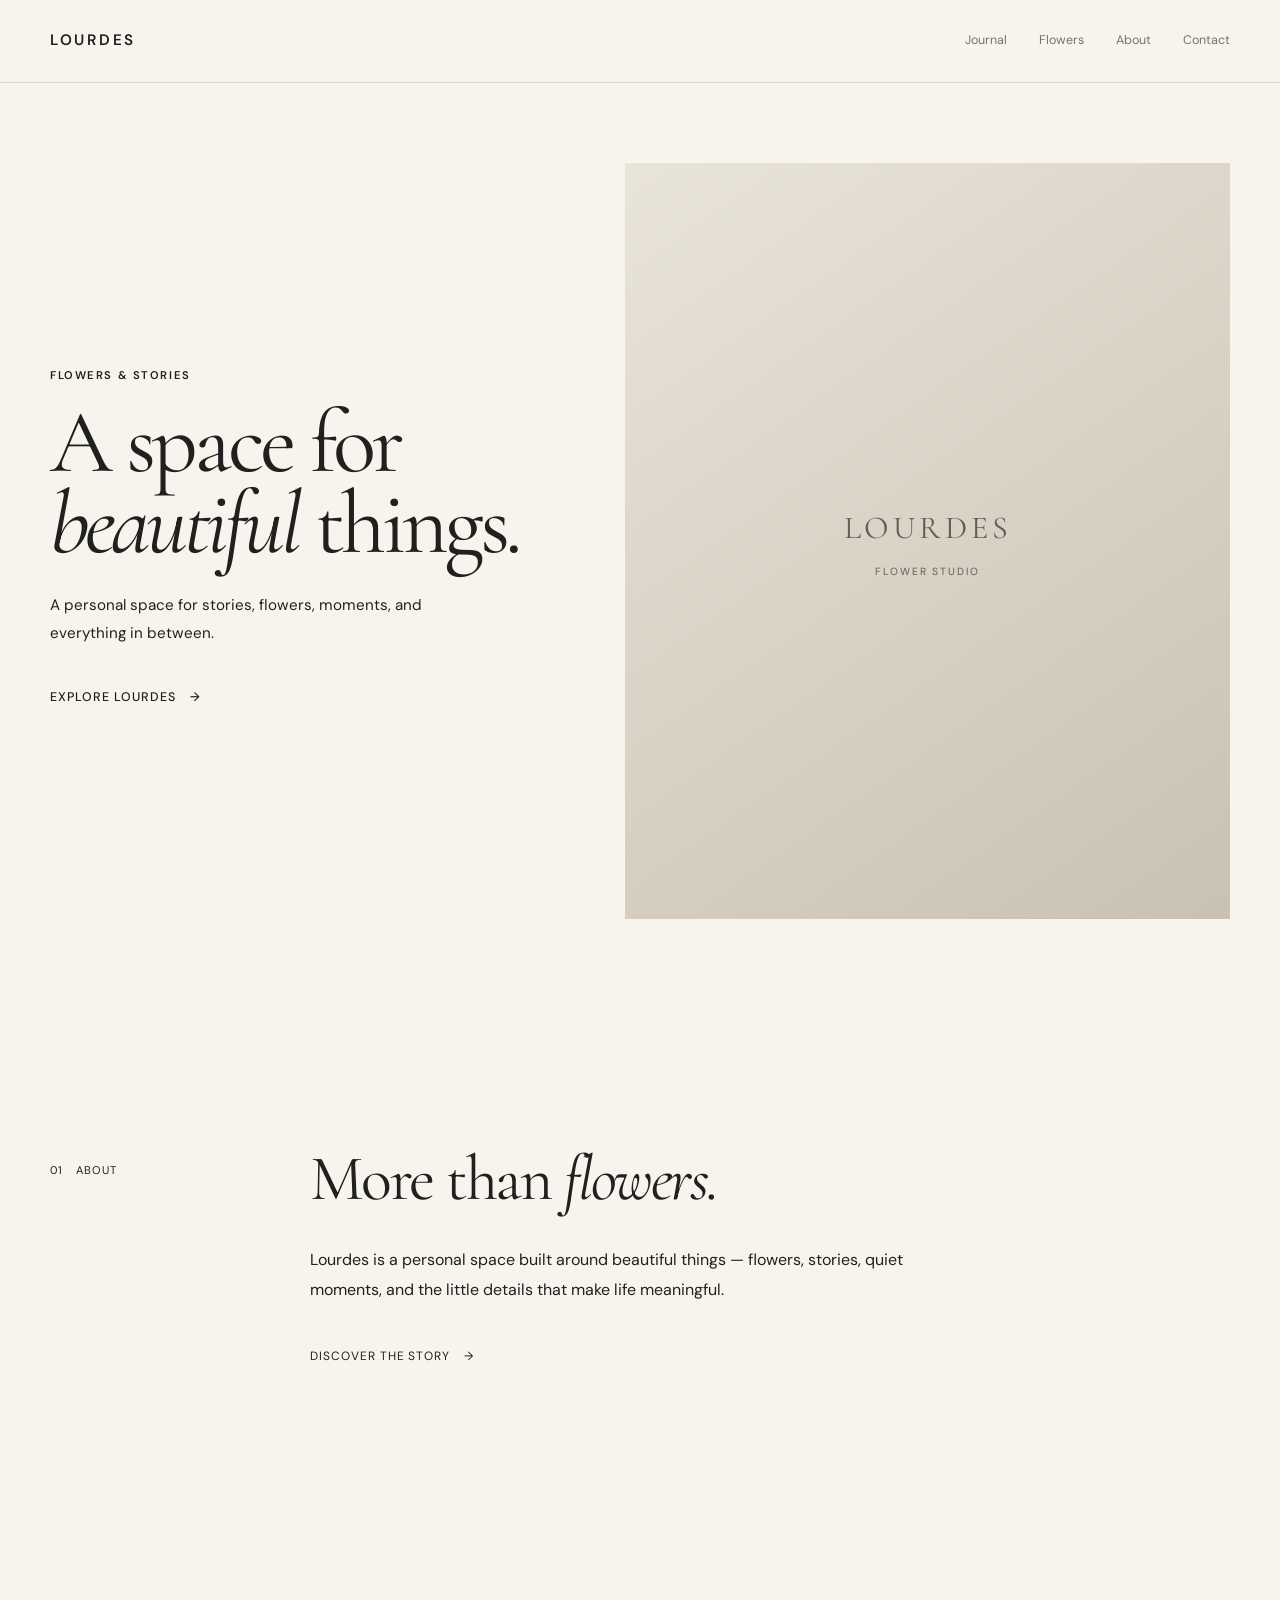
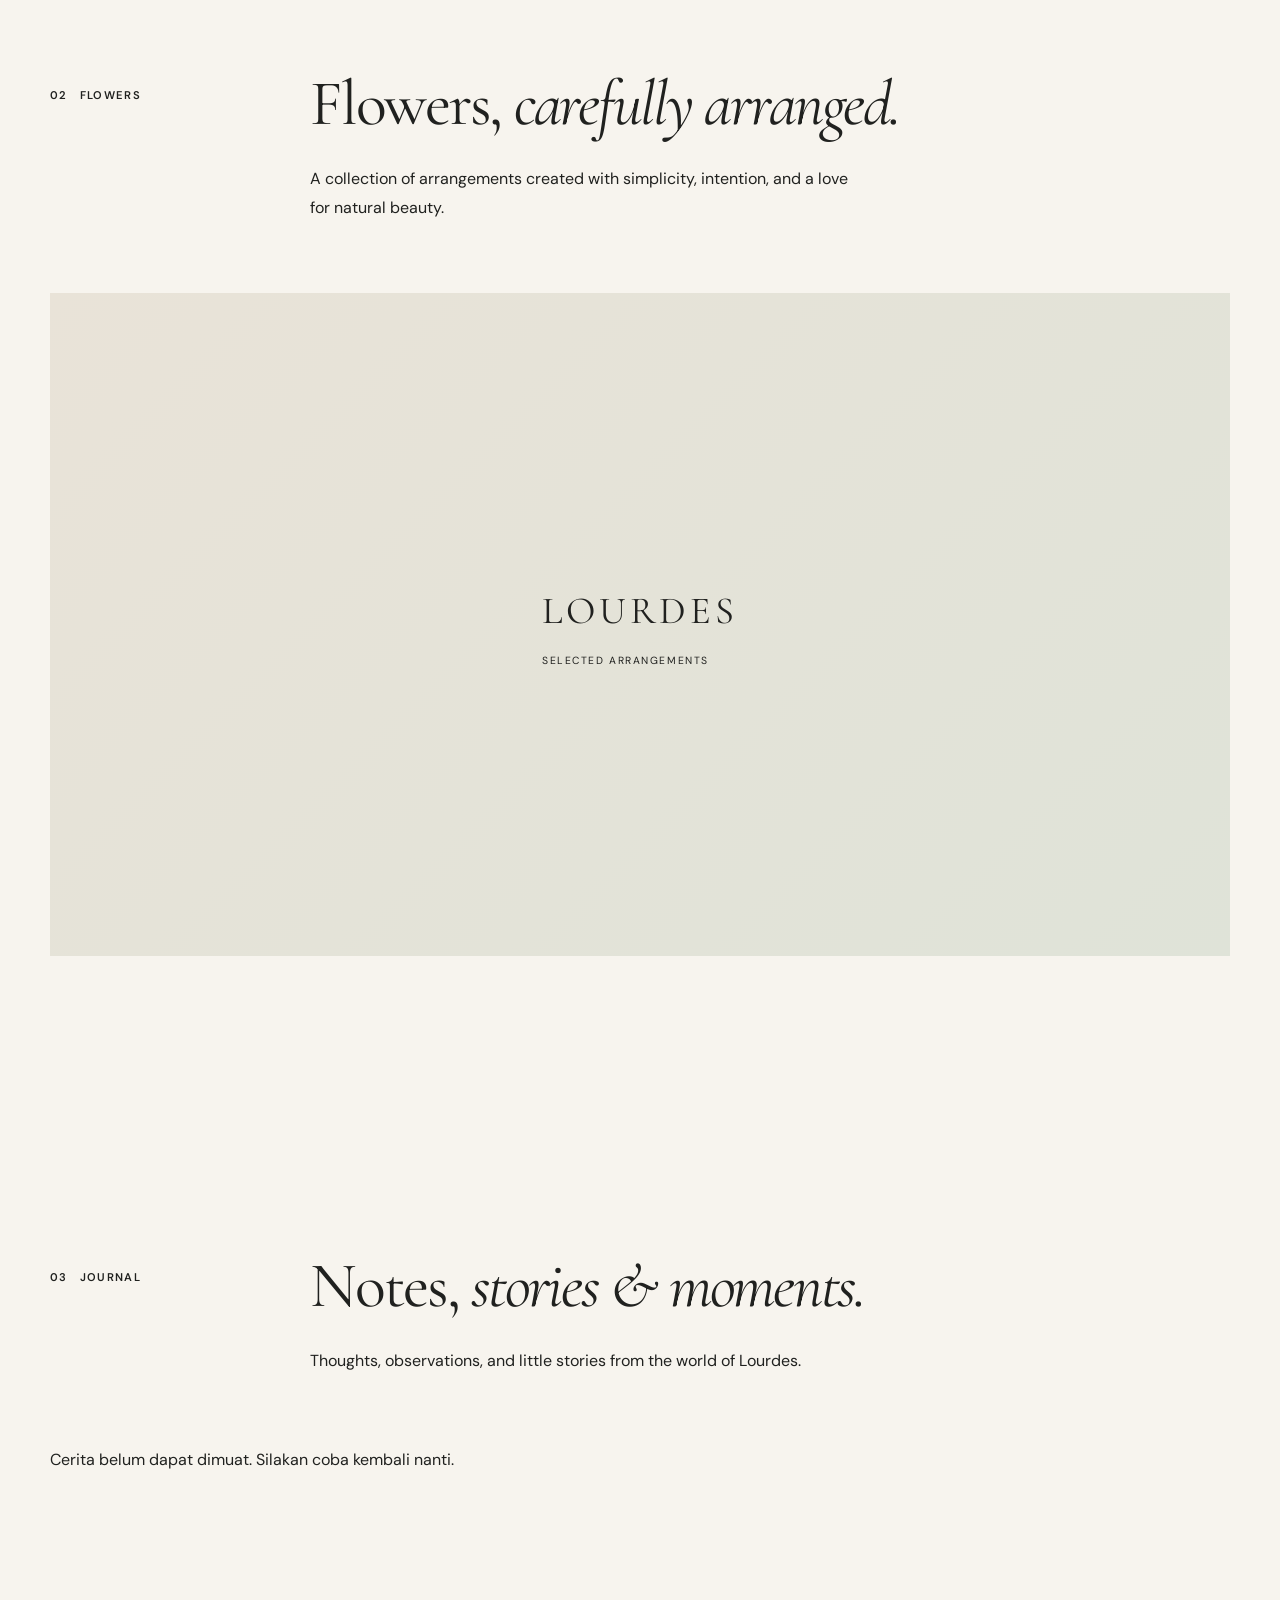
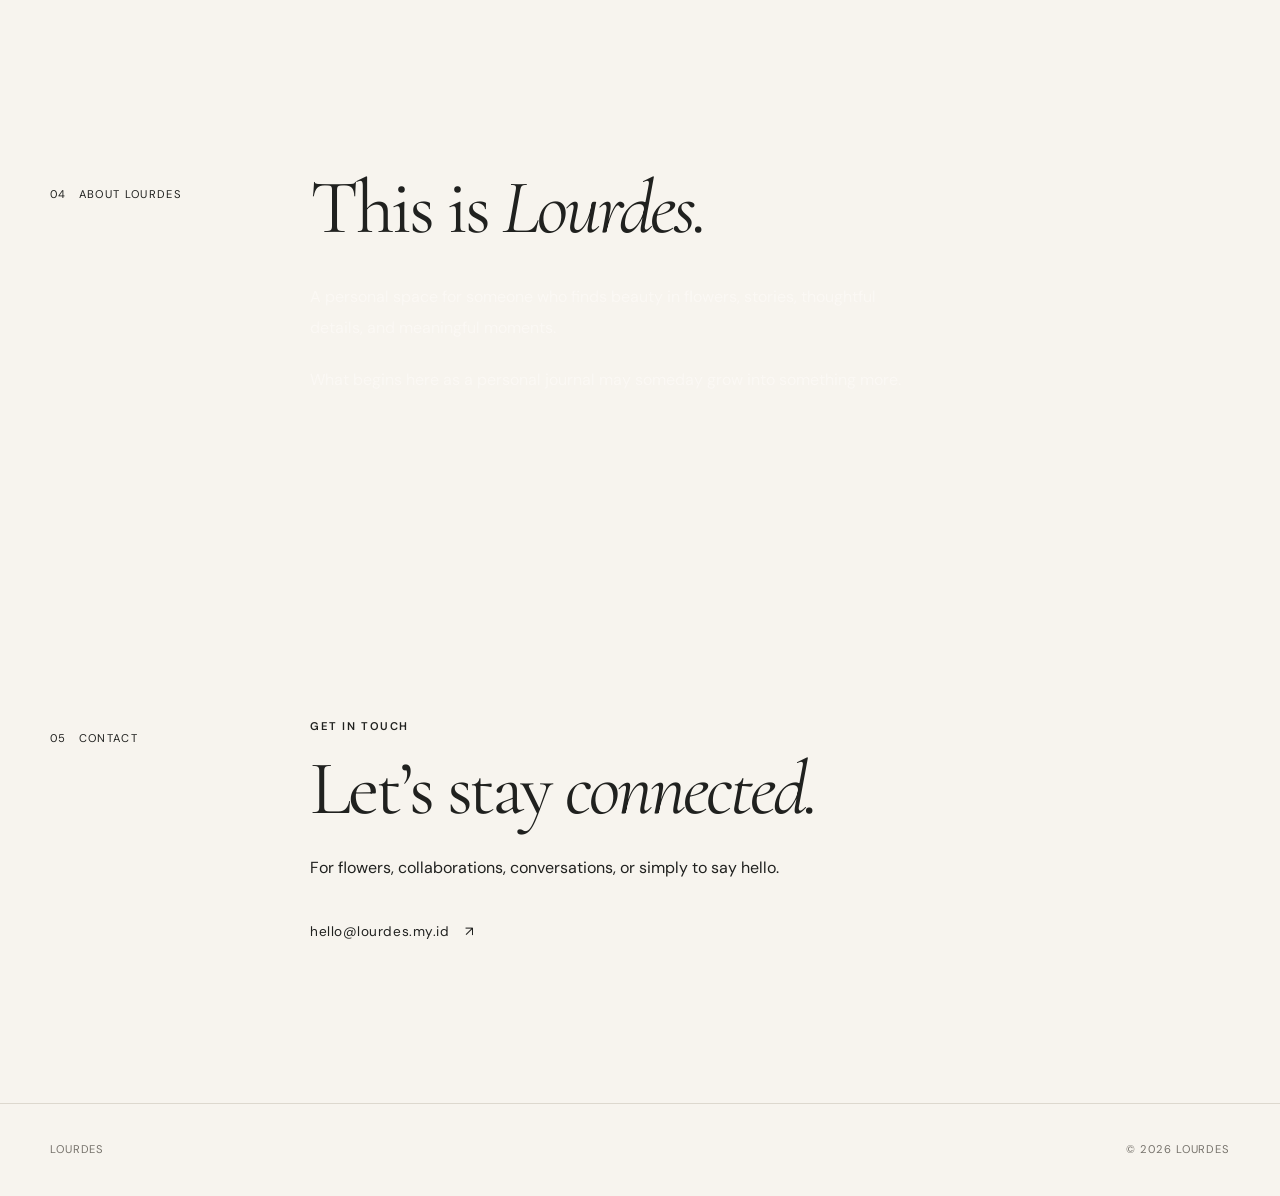
==== commit b29dd32d: "Update index.html" ====
--- a/index.html
+++ b/index.html
@@ -241,41 +241,11 @@
             </div>
         </div>
 
-        <div class="journal-grid">
-
-            <article class="journal-card journal-card-large">
-                <div class="journal-image">
-                    <span>01</span>
-                </div>
-
-                <div class="journal-info">
-                    <p class="journal-meta">Journal — 01</p>
-                    <h3>Stories will live here.</h3>
-                    <p>
-                        A place for thoughts, memories,
-                        and stories worth keeping.
-                    </p>
-                    <a href="#">Read story →</a>
-                </div>
-            </article>
-
-            <article class="journal-card journal-card-small">
-                <div class="journal-image">
-                    <span>02</span>
-                </div>
-
-                <div class="journal-info">
-                    <p class="journal-meta">Journal — 02</p>
-                    <h3>Little things matter.</h3>
-                    <p>
-                        Notes about beauty found
-                        in ordinary moments.
-                    </p>
-                    <a href="#">Read story →</a>
-                </div>
-            </article>
-
-        </div>
+        
+<div class="journal-grid" id="journalGrid">
+    <p class="journal-loading">Memuat cerita Lourdes...</p>
+</div>
+
 
     </div>
 </section>
@@ -373,8 +343,90 @@
     </footer>
 
 
-    <script src="site.js"></script>
+    
+<script src="site.js"></script>
+
+<script>
+async function loadLourdesArticles() {
+    const grid = document.getElementById("journalGrid");
+
+    try {
+        const response = await fetch("/api/articles");
+
+        if (!response.ok) {
+            throw new Error("Gagal mengambil artikel");
+        }
+
+        const data = await response.json();
+        const articles = data.articles || [];
+
+        grid.replaceChildren();
+
+        if (articles.length === 0) {
+            const message = document.createElement("p");
+            message.className = "journal-loading";
+            message.textContent =
+                "Cerita pertama Lourdes akan segera hadir.";
+            grid.appendChild(message);
+            return;
+        }
+
+        articles.forEach((article, index) => {
+            const card = document.createElement("article");
+            card.className = "journal-card";
+
+            const cover = document.createElement("div");
+            cover.className = "journal-image";
+
+            if (article.cover_image) {
+                cover.style.backgroundImage =
+                    `url("${article.cover_image}")`;
+                cover.style.backgroundSize = "cover";
+                cover.style.backgroundPosition = "center";
+            }
+
+            const number = document.createElement("span");
+            number.textContent = String(index + 1).padStart(2, "0");
+            cover.appendChild(number);
+
+            const info = document.createElement("div");
+            info.className = "journal-info";
+
+            const meta = document.createElement("p");
+            meta.className = "journal-meta";
+            meta.textContent = "LOURDES JOURNAL";
+
+            const title = document.createElement("h3");
+            title.textContent = article.title;
+
+            const excerpt = document.createElement("p");
+            excerpt.textContent = article.excerpt || "";
+
+            const link = document.createElement("a");
+            link.href =
+                "pages/journal.html?slug=" +
+                encodeURIComponent(article.slug);
+            link.textContent = "Read story →";
+
+            info.append(meta, title, excerpt, link);
+            card.append(cover, info);
+            grid.appendChild(card);
+        });
+    } catch (error) {
+        grid.replaceChildren();
+
+        const message = document.createElement("p");
+        message.className = "journal-loading";
+        message.textContent =
+            "Cerita belum dapat dimuat. Silakan coba kembali nanti.";
+
+        grid.appendChild(message);
+        console.error("Lourdes articles:", error);
+    }
+}
+
+loadLourdesArticles();
+</script>
 
 </body>
-
-</html>+</html>
